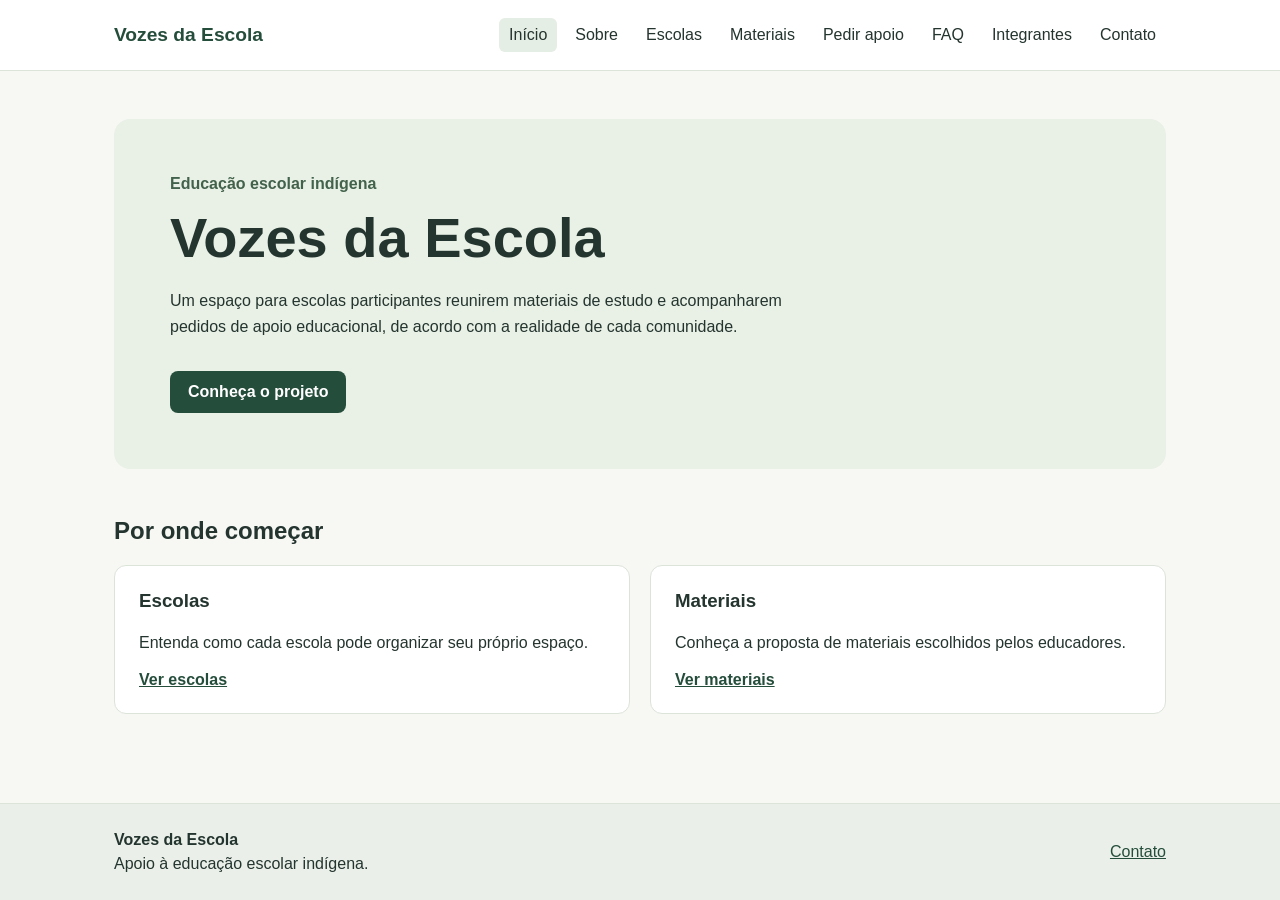
==== index.html @ fdf50207 "feat: cria registro demonstrativo de pedidos Co-authored-by: Victor0Henrique <Victor0Henrique@users." ====
<!doctype html>
<html lang="pt-BR">
<head>
    <meta charset="UTF-8">
    <meta name="viewport" content="width=device-width, initial-scale=1.0">
    <title>Início | Vozes da Escola</title>
    <link rel="stylesheet" href="css/style.css">
    <script src="js/script.js" defer></script>
</head>
<body>
    <header class="cabecalho">
        <nav class="navegacao" aria-label="Navegação principal">
            <a class="marca" href="index.html">Vozes da Escola</a>
            <div class="links-navegacao">
                <a href="index.html" aria-current="page">Início</a>
                <a href="paginas/sobre.html">Sobre</a>
                <a href="paginas/escolas.html">Escolas</a>
                <a href="paginas/materiais.html">Materiais</a>
                <a href="paginas/pedidos.html">Pedir apoio</a>
                <a href="paginas/faq.html">FAQ</a>
                <a href="paginas/integrantes.html">Integrantes</a>
                <a href="paginas/contato.html">Contato</a>
            </div>
        </nav>
    </header>
    <main>
        <section class="destaque-inicial" aria-labelledby="titulo-inicial">
            <p class="etiqueta">Educação escolar indígena</p>
            <h1 id="titulo-inicial">Vozes da Escola</h1>
            <p>Um espaço para escolas participantes reunirem materiais de estudo e acompanharem pedidos de apoio educacional, de acordo com a realidade de cada comunidade.</p>
            <a class="botao" href="paginas/sobre.html">Conheça o projeto</a>
        </section>

        <section class="caminhos-iniciais" aria-labelledby="titulo-caminhos">
            <h2 id="titulo-caminhos">Por onde começar</h2>
            <div class="cartoes-iniciais">
                <article>
                    <h3>Escolas</h3>
                    <p>Entenda como cada escola pode organizar seu próprio espaço.</p>
                    <a href="paginas/escolas.html">Ver escolas</a>
                </article>
                <article>
                    <h3>Materiais</h3>
                    <p>Conheça a proposta de materiais escolhidos pelos educadores.</p>
                    <a href="paginas/materiais.html">Ver materiais</a>
                </article>
            </div>
        </section>
    </main>
    <footer class="rodape">
        <div class="conteudo-rodape">
            <p><strong>Vozes da Escola</strong><br>Apoio à educação escolar indígena.</p>
            <a href="paginas/contato.html">Contato</a>
        </div>
    </footer>
</body>
</html>
---- css/style.css ----
/* estilos do projeto */
* {
    box-sizing: border-box;
}

body {
    margin: 0;
    min-height: 100vh;
    display: flex;
    flex-direction: column;
    font-family: Arial, sans-serif;
    color: #24342f;
    background: #f7f8f4;
}

.cabecalho {
    background: #fff;
    border-bottom: 1px solid #dce3d9;
}

.navegacao {
    max-width: 1100px;
    margin: 0 auto;
    padding: 18px 24px;
    display: flex;
    align-items: center;
    justify-content: space-between;
    gap: 24px;
}

.marca {
    color: #254d3b;
    font-size: 1.2rem;
    font-weight: 700;
    text-decoration: none;
    white-space: nowrap;
}

.links-navegacao {
    display: flex;
    flex-wrap: wrap;
    gap: 8px;
}

.links-navegacao a {
    padding: 8px 10px;
    border-radius: 6px;
    color: #24342f;
    text-decoration: none;
}

.links-navegacao a:hover,
.links-navegacao a:focus-visible,
.links-navegacao a[aria-current="page"] {
    background: #e5eee4;
}

main {
    max-width: 1100px;
    width: 100%;
    flex: 1;
    margin: 0 auto;
    padding: 48px 24px;
}

.destaque-inicial {
    padding: 56px;
    border-radius: 16px;
    background: #e9f1e6;
}

.etiqueta {
    margin: 0 0 12px;
    color: #42624c;
    font-weight: 700;
}

.destaque-inicial h1 {
    margin: 0 0 18px;
    font-size: clamp(2.2rem, 5vw, 3.5rem);
}

.destaque-inicial > p:not(.etiqueta) {
    max-width: 650px;
    line-height: 1.6;
}

.botao {
    display: inline-block;
    margin-top: 16px;
    padding: 12px 18px;
    border-radius: 8px;
    color: #fff;
    background: #254d3b;
    text-decoration: none;
    font-weight: 700;
}

.botao:hover,
.botao:focus-visible {
    background: #193b2b;
}

.caminhos-iniciais {
    margin-top: 48px;
}

.cartoes-iniciais {
    display: grid;
    grid-template-columns: repeat(2, minmax(0, 1fr));
    gap: 20px;
}

.cartoes-iniciais article {
    padding: 24px;
    border: 1px solid #dce3d9;
    border-radius: 12px;
    background: #fff;
}

.cartoes-iniciais h3 {
    margin-top: 0;
}

.cartoes-iniciais p {
    line-height: 1.5;
}

.cartoes-iniciais a {
    color: #254d3b;
    font-weight: 700;
}

.apresentacao-pagina {
    padding: 40px;
    border-radius: 16px;
    background: #e9f1e6;
}

.apresentacao-pagina h1 {
    margin: 0 0 16px;
    font-size: clamp(2rem, 4vw, 3rem);
}

.apresentacao-pagina p,
.secao-texto p {
    max-width: 760px;
    line-height: 1.65;
}

.secao-texto {
    padding: 28px 0;
    border-bottom: 1px solid #dce3d9;
}

.secao-texto h2 {
    margin-bottom: 12px;
}

.secao-escolas {
    margin-top: 48px;
}

.cartoes-escolas {
    display: grid;
    grid-template-columns: repeat(3, minmax(0, 1fr));
    gap: 20px;
}

.cartoes-escolas article {
    padding: 24px;
    border: 1px solid #dce3d9;
    border-radius: 12px;
    background: #fff;
}

.cartoes-escolas h3 {
    margin-top: 0;
}

.cartoes-escolas p {
    line-height: 1.5;
}

.secao-texto a {
    color: #254d3b;
    font-weight: 700;
}

.secao-materiais {
    margin-top: 48px;
}

.lista-materiais {
    display: grid;
    grid-template-columns: repeat(2, minmax(0, 1fr));
    align-items: start;
    gap: 20px;
}

.material {
    padding: 24px;
    border: 1px solid #dce3d9;
    border-radius: 12px;
    background: #fff;
    line-height: 1.5;
}

.material h3 {
    margin: 0 0 12px;
}

.categoria-material {
    margin: 0 0 8px;
    color: #42624c;
    font-size: 0.9rem;
    font-weight: 700;
}

.material details {
    margin-top: 20px;
    padding-top: 16px;
    border-top: 1px solid #dce3d9;
}

.material summary {
    color: #254d3b;
    cursor: pointer;
    font-weight: 700;
}

.material ol {
    padding-left: 22px;
}

.perguntas {
    max-width: 800px;
    margin-top: 40px;
}

.perguntas details {
    margin-bottom: 12px;
    padding: 20px 24px;
    border: 1px solid #dce3d9;
    border-radius: 10px;
    background: #fff;
}

.perguntas summary {
    color: #254d3b;
    cursor: pointer;
    font-weight: 700;
}

.perguntas p {
    margin-bottom: 0;
    line-height: 1.6;
}

.formulario-pedido {
    max-width: 680px;
    margin-top: 40px;
    padding: 28px;
    border: 1px solid #dce3d9;
    border-radius: 12px;
    background: #fff;
}

.formulario-pedido label {
    display: block;
    margin: 20px 0 8px;
    font-weight: 700;
}

.formulario-pedido label:first-child {
    margin-top: 0;
}

.formulario-pedido select,
.formulario-pedido textarea {
    width: 100%;
    padding: 12px;
    border: 1px solid #aab9ad;
    border-radius: 6px;
    font: inherit;
}

.ajuda-campo {
    color: #52645a;
    font-size: 0.9rem;
}

.formulario-pedido .botao {
    border: 0;
    cursor: pointer;
    font: inherit;
    font-weight: 700;
}

#resposta-pedido {
    line-height: 1.5;
}

.rodape {
    background: #eaf0e9;
    border-top: 1px solid #dce3d9;
}

.conteudo-rodape {
    max-width: 1100px;
    margin: 0 auto;
    padding: 24px;
    display: flex;
    align-items: center;
    justify-content: space-between;
    gap: 16px;
}

.conteudo-rodape p {
    margin: 0;
    line-height: 1.5;
}

.conteudo-rodape a {
    color: #254d3b;
}

@media (max-width: 760px) {
    .navegacao {
        align-items: flex-start;
        flex-direction: column;
    }

    .links-navegacao {
        gap: 4px;
    }

    .conteudo-rodape {
        align-items: flex-start;
        flex-direction: column;
    }

    .destaque-inicial {
        padding: 32px 24px;
    }

    .apresentacao-pagina {
        padding: 32px 24px;
    }

    .cartoes-iniciais {
        grid-template-columns: 1fr;
    }

    .cartoes-escolas {
        grid-template-columns: 1fr;
    }

    .lista-materiais {
        grid-template-columns: 1fr;
    }
}
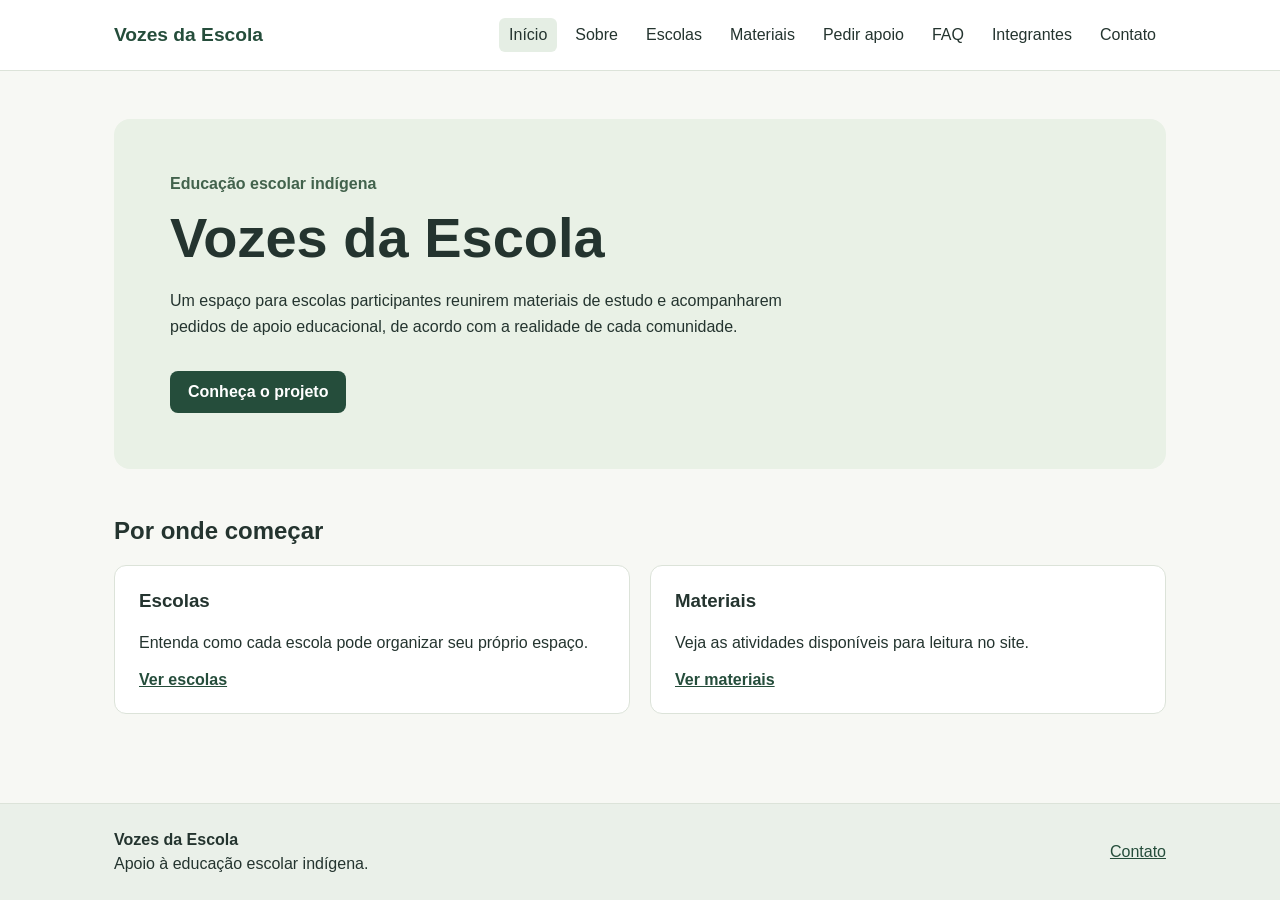
==== commit fe09dd02: "feat: mostra pedidos recebidos e simplifica textos do site Co-authored-by: Victor0Henrique <Victor0H" ====
--- a/index.html
+++ b/index.html
@@ -41,7 +41,7 @@
                 </article>
                 <article>
                     <h3>Materiais</h3>
-                    <p>Conheça a proposta de materiais escolhidos pelos educadores.</p>
+                    <p>Veja as atividades disponíveis para leitura no site.</p>
                     <a href="paginas/materiais.html">Ver materiais</a>
                 </article>
             </div>
--- a/css/style.css
+++ b/css/style.css
@@ -277,6 +277,7 @@
 }
 
 .formulario-pedido select,
+.formulario-pedido input,
 .formulario-pedido textarea {
     width: 100%;
     padding: 12px;
@@ -301,6 +302,76 @@
     line-height: 1.5;
 }
 
+.consulta-pedido {
+    max-width: 680px;
+    margin-top: 48px;
+}
+
+.consulta-pedido .formulario-pedido {
+    margin-top: 20px;
+}
+
+.dados-pedido {
+    padding: 24px;
+    border: 1px solid #dce3d9;
+    border-radius: 12px;
+    background: #fff;
+}
+
+.dados-pedido[hidden] {
+    display: none;
+}
+
+.dados-pedido dt {
+    font-weight: 700;
+}
+
+.dados-pedido dd {
+    margin: 4px 0 18px;
+    overflow-wrap: anywhere;
+}
+
+.dados-pedido dd:last-child {
+    margin-bottom: 0;
+}
+
+.link-equipe {
+    margin-top: 32px;
+}
+
+.link-equipe a {
+    color: #254d3b;
+    font-weight: 700;
+}
+
+.secao-pedidos-equipe {
+    margin-top: 40px;
+}
+
+.lista-pedidos {
+    max-width: 800px;
+    margin: 24px 0 0;
+    padding: 0;
+    list-style: none;
+}
+
+.lista-pedidos li {
+    margin-bottom: 16px;
+    padding: 24px;
+    border: 1px solid #dce3d9;
+    border-radius: 12px;
+    background: #fff;
+    overflow-wrap: anywhere;
+}
+
+.lista-pedidos h3 {
+    margin-top: 0;
+}
+
+.lista-pedidos p:last-child {
+    margin-bottom: 0;
+}
+
 .rodape {
     background: #eaf0e9;
     border-top: 1px solid #dce3d9;
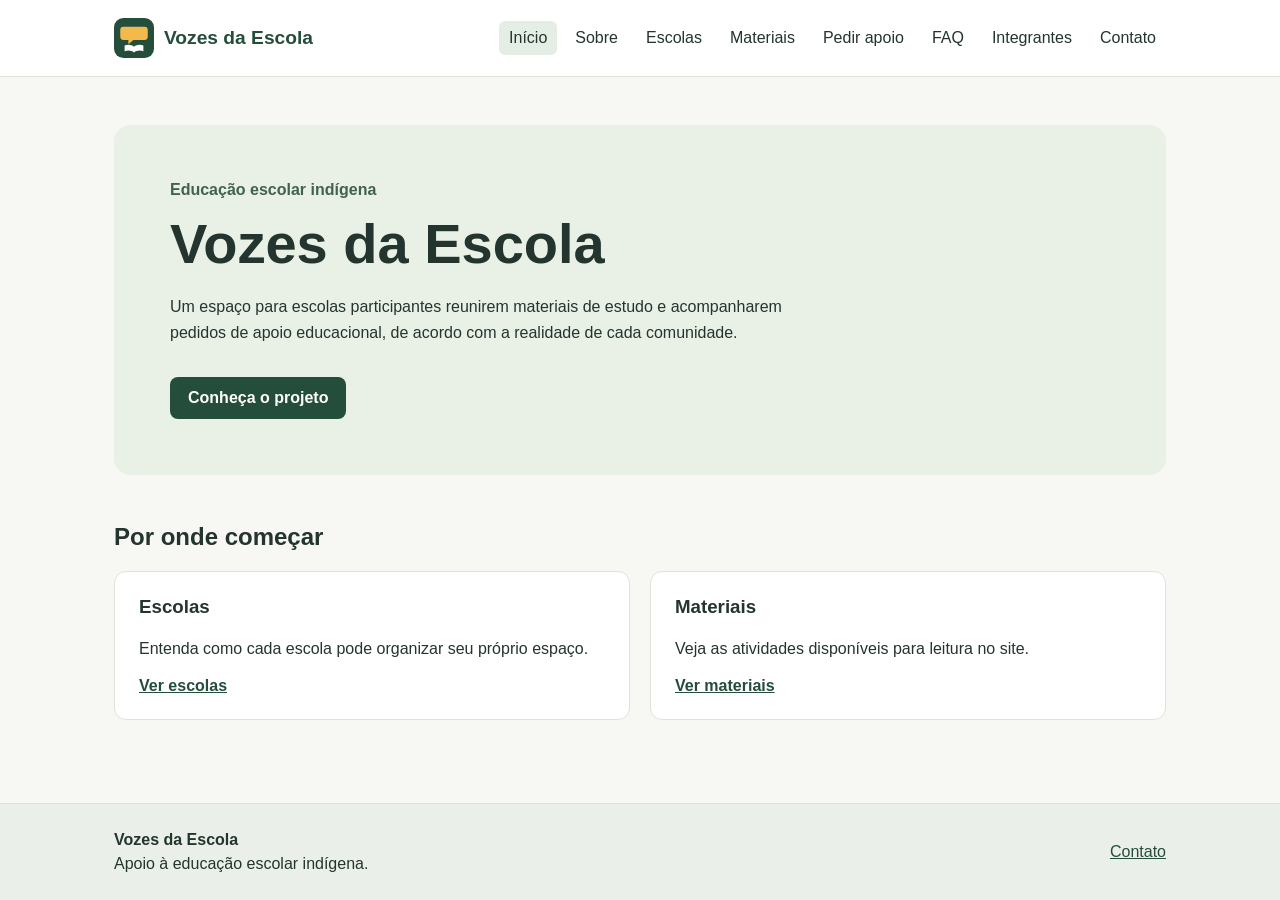
==== commit 7bb465fd: "feat: adiciona simbolo do Vozes da Escola Co-authored-by: Victor0Henrique <Victor0Henrique@users.nor" ====
--- a/index.html
+++ b/index.html
@@ -4,14 +4,16 @@
     <meta charset="UTF-8">
     <meta name="viewport" content="width=device-width, initial-scale=1.0">
     <title>Início | Vozes da Escola</title>
+    <link rel="icon" href="assets/icons/voz-escola.svg" type="image/svg+xml">
     <link rel="stylesheet" href="css/style.css">
     <script src="js/script.js" defer></script>
 </head>
 <body>
     <header class="cabecalho">
         <nav class="navegacao" aria-label="Navegação principal">
-            <a class="marca" href="index.html">Vozes da Escola</a>
-            <div class="links-navegacao">
+            <a class="marca" href="index.html"><img src="assets/icons/voz-escola.svg" alt="" width="40" height="40">Vozes da Escola</a>
+            <button class="menu-toggle" type="button" aria-controls="links-navegacao" aria-expanded="false"><span aria-hidden="true">☰</span> Menu</button>
+            <div id="links-navegacao" class="links-navegacao">
                 <a href="index.html" aria-current="page">Início</a>
                 <a href="paginas/sobre.html">Sobre</a>
                 <a href="paginas/escolas.html">Escolas</a>
--- a/css/style.css
+++ b/css/style.css
@@ -29,11 +29,36 @@
 }
 
 .marca {
+    display: inline-flex;
+    align-items: center;
+    gap: 10px;
     color: #254d3b;
     font-size: 1.2rem;
     font-weight: 700;
     text-decoration: none;
     white-space: nowrap;
+}
+
+.marca img {
+    flex: none;
+}
+
+.menu-toggle {
+    display: none;
+    align-items: center;
+    gap: 8px;
+    padding: 8px 12px;
+    border: 1px solid #aab9ad;
+    border-radius: 6px;
+    color: #24342f;
+    background: #fff;
+    font: inherit;
+    cursor: pointer;
+}
+
+.menu-toggle:focus-visible {
+    outline: 2px solid #254d3b;
+    outline-offset: 2px;
 }
 
 .links-navegacao {
@@ -372,6 +397,85 @@
     margin-bottom: 0;
 }
 
+.secao-contato {
+    margin-top: 48px;
+}
+
+.opcoes-contato {
+    display: grid;
+    grid-template-columns: repeat(3, minmax(0, 1fr));
+    gap: 20px;
+}
+
+.opcoes-contato article {
+    padding: 24px;
+    border: 1px solid #dce3d9;
+    border-radius: 12px;
+    background: #fff;
+}
+
+.opcoes-contato h3 {
+    margin-top: 0;
+}
+
+.opcoes-contato p {
+    line-height: 1.5;
+}
+
+.opcoes-contato a {
+    color: #254d3b;
+    font-weight: 700;
+}
+
+.secao-integrantes {
+    margin-top: 48px;
+}
+
+.lista-integrantes {
+    display: grid;
+    grid-template-columns: repeat(2, minmax(0, 1fr));
+    gap: 20px;
+    padding: 0;
+    list-style: none;
+}
+
+.lista-integrantes li {
+    display: flex;
+    align-items: center;
+    gap: 20px;
+    padding: 24px;
+    border: 1px solid #dce3d9;
+    border-radius: 12px;
+    background: #fff;
+}
+
+.foto-integrante {
+    flex: none;
+    object-fit: cover;
+    border-radius: 12px;
+}
+
+.lista-integrantes h3 {
+    margin: 0 0 16px;
+}
+
+.links-integrantes {
+    display: flex;
+    gap: 10px;
+}
+
+.links-integrantes a {
+    display: inline-flex;
+    padding: 8px;
+    border: 1px solid #dce3d9;
+    border-radius: 8px;
+}
+
+.links-integrantes a:hover,
+.links-integrantes a:focus-visible {
+    background: #e5eee4;
+}
+
 .rodape {
     background: #eaf0e9;
     border-top: 1px solid #dce3d9;
@@ -398,12 +502,22 @@
 
 @media (max-width: 760px) {
     .navegacao {
-        align-items: flex-start;
+        flex-wrap: wrap;
+    }
+
+    .menu-toggle {
+        display: inline-flex;
+    }
+
+    .links-navegacao {
+        display: none;
+        width: 100%;
         flex-direction: column;
-    }
-
-    .links-navegacao {
         gap: 4px;
+    }
+
+    .navegacao.menu-aberto .links-navegacao {
+        display: flex;
     }
 
     .conteudo-rodape {
@@ -430,4 +544,34 @@
     .lista-materiais {
         grid-template-columns: 1fr;
     }
-}
+
+    .opcoes-contato {
+        grid-template-columns: 1fr;
+    }
+
+    .lista-integrantes {
+        grid-template-columns: 1fr;
+    }
+}
+
+@media (max-width: 430px) {
+    .navegacao {
+        gap: 12px;
+        padding: 16px;
+    }
+
+    .marca {
+        gap: 8px;
+        font-size: 1rem;
+    }
+
+    .marca img {
+        width: 34px;
+        height: 34px;
+    }
+
+    .lista-integrantes li {
+        align-items: flex-start;
+        flex-direction: column;
+    }
+}
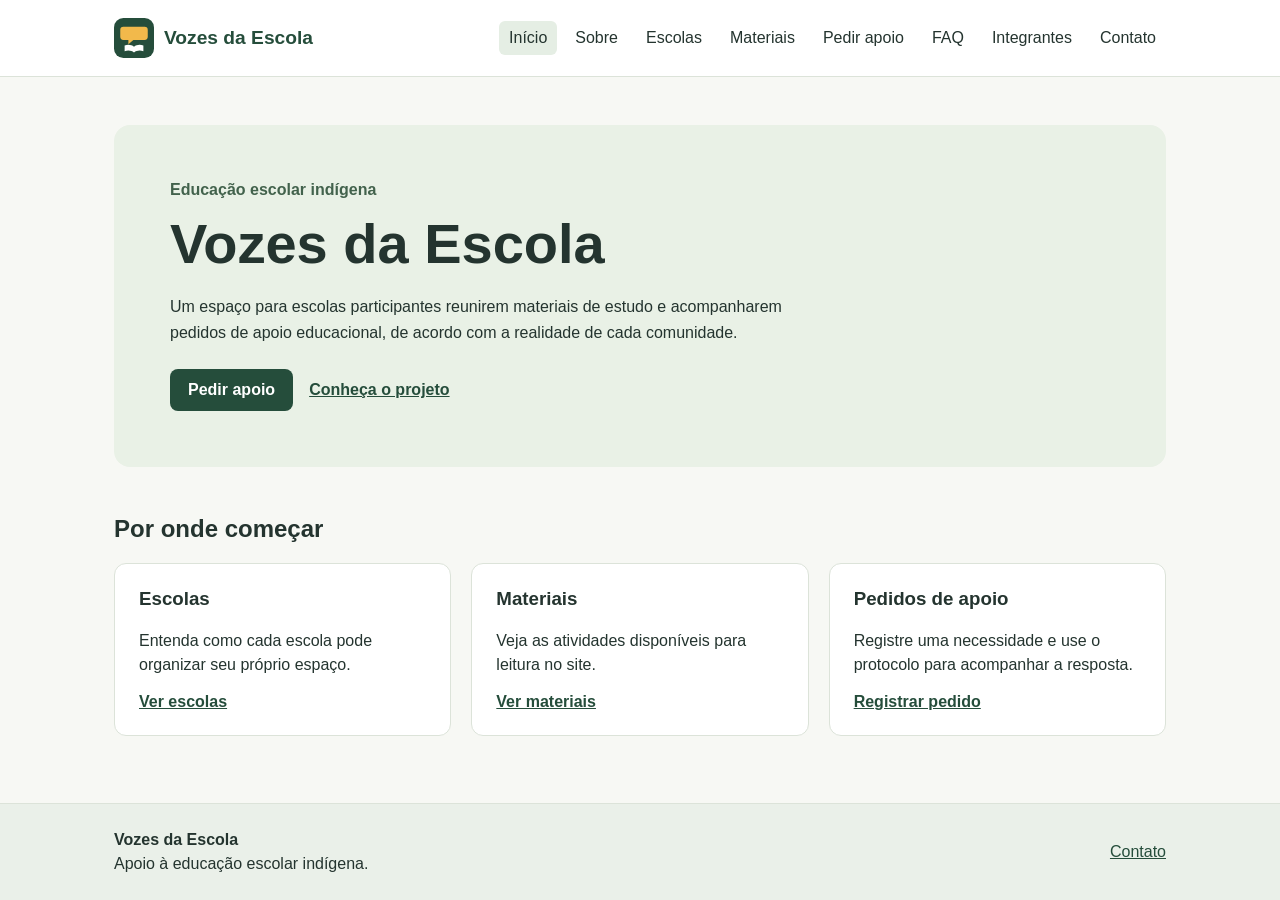
==== commit cf02f778: "feat: destaca pedidos de apoio na pagina inicial Co-authored-by: Victor0Henrique <Victor0Henrique@us" ====
--- a/index.html
+++ b/index.html
@@ -30,7 +30,10 @@
             <p class="etiqueta">Educação escolar indígena</p>
             <h1 id="titulo-inicial">Vozes da Escola</h1>
             <p>Um espaço para escolas participantes reunirem materiais de estudo e acompanharem pedidos de apoio educacional, de acordo com a realidade de cada comunidade.</p>
-            <a class="botao" href="paginas/sobre.html">Conheça o projeto</a>
+            <div class="acoes-destaque">
+                <a class="botao" href="paginas/pedidos.html">Pedir apoio</a>
+                <a class="link-destaque" href="paginas/sobre.html">Conheça o projeto</a>
+            </div>
         </section>
 
         <section class="caminhos-iniciais" aria-labelledby="titulo-caminhos">
@@ -46,6 +49,11 @@
                     <p>Veja as atividades disponíveis para leitura no site.</p>
                     <a href="paginas/materiais.html">Ver materiais</a>
                 </article>
+                <article>
+                    <h3>Pedidos de apoio</h3>
+                    <p>Registre uma necessidade e use o protocolo para acompanhar a resposta.</p>
+                    <a href="paginas/pedidos.html">Registrar pedido</a>
+                </article>
             </div>
         </section>
     </main>
--- a/css/style.css
+++ b/css/style.css
@@ -126,13 +126,30 @@
     background: #193b2b;
 }
 
+.acoes-destaque {
+    display: flex;
+    align-items: center;
+    flex-wrap: wrap;
+    gap: 16px;
+    margin-top: 24px;
+}
+
+.acoes-destaque .botao {
+    margin-top: 0;
+}
+
+.link-destaque {
+    color: #254d3b;
+    font-weight: 700;
+}
+
 .caminhos-iniciais {
     margin-top: 48px;
 }
 
 .cartoes-iniciais {
     display: grid;
-    grid-template-columns: repeat(2, minmax(0, 1fr));
+    grid-template-columns: repeat(3, minmax(0, 1fr));
     gap: 20px;
 }
 
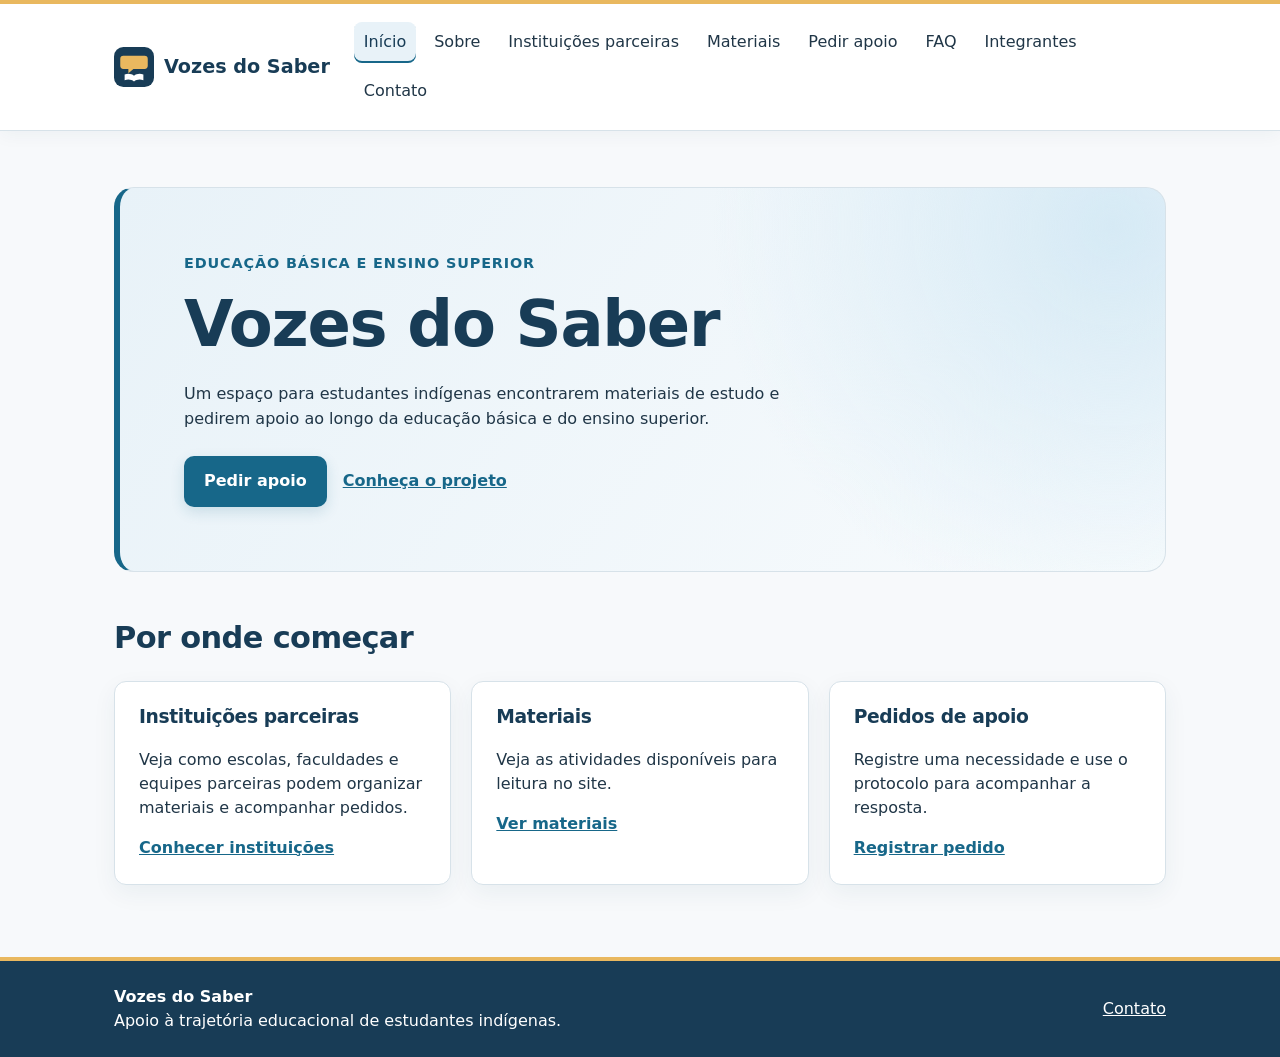
==== commit 628f0426: "Amplia proposta para educação básica e ensino superior Atualiza o nome para Vozes do Saber, os texto" ====
--- a/index.html
+++ b/index.html
@@ -3,20 +3,21 @@
 <head>
     <meta charset="UTF-8">
     <meta name="viewport" content="width=device-width, initial-scale=1.0">
-    <title>Início | Vozes da Escola</title>
-    <link rel="icon" href="assets/icons/voz-escola.svg" type="image/svg+xml">
+    <title>Início | Vozes do Saber</title>
+    <link rel="icon" href="assets/icons/voz-saber.svg" type="image/svg+xml">
     <link rel="stylesheet" href="css/style.css">
     <script src="js/script.js" defer></script>
 </head>
 <body>
+    <a class="pular-conteudo" href="#conteudo-principal">Pular para o conteúdo</a>
     <header class="cabecalho">
         <nav class="navegacao" aria-label="Navegação principal">
-            <a class="marca" href="index.html"><img src="assets/icons/voz-escola.svg" alt="" width="40" height="40">Vozes da Escola</a>
+            <a class="marca" href="index.html"><img src="assets/icons/voz-saber.svg" alt="" width="40" height="40">Vozes do Saber</a>
             <button class="menu-toggle" type="button" aria-controls="links-navegacao" aria-expanded="false"><span aria-hidden="true">☰</span> Menu</button>
             <div id="links-navegacao" class="links-navegacao">
                 <a href="index.html" aria-current="page">Início</a>
                 <a href="paginas/sobre.html">Sobre</a>
-                <a href="paginas/escolas.html">Escolas</a>
+                <a href="paginas/instituicoes.html">Instituições parceiras</a>
                 <a href="paginas/materiais.html">Materiais</a>
                 <a href="paginas/pedidos.html">Pedir apoio</a>
                 <a href="paginas/faq.html">FAQ</a>
@@ -25,11 +26,11 @@
             </div>
         </nav>
     </header>
-    <main>
+    <main id="conteudo-principal" tabindex="-1">
         <section class="destaque-inicial" aria-labelledby="titulo-inicial">
-            <p class="etiqueta">Educação escolar indígena</p>
-            <h1 id="titulo-inicial">Vozes da Escola</h1>
-            <p>Um espaço para escolas participantes reunirem materiais de estudo e acompanharem pedidos de apoio educacional, de acordo com a realidade de cada comunidade.</p>
+            <p class="etiqueta">Educação básica e ensino superior</p>
+            <h1 id="titulo-inicial">Vozes do Saber</h1>
+            <p>Um espaço para estudantes indígenas encontrarem materiais de estudo e pedirem apoio ao longo da educação básica e do ensino superior.</p>
             <div class="acoes-destaque">
                 <a class="botao" href="paginas/pedidos.html">Pedir apoio</a>
                 <a class="link-destaque" href="paginas/sobre.html">Conheça o projeto</a>
@@ -40,9 +41,9 @@
             <h2 id="titulo-caminhos">Por onde começar</h2>
             <div class="cartoes-iniciais">
                 <article>
-                    <h3>Escolas</h3>
-                    <p>Entenda como cada escola pode organizar seu próprio espaço.</p>
-                    <a href="paginas/escolas.html">Ver escolas</a>
+                    <h3>Instituições parceiras</h3>
+                    <p>Veja como escolas, faculdades e equipes parceiras podem organizar materiais e acompanhar pedidos.</p>
+                    <a href="paginas/instituicoes.html">Conhecer instituições</a>
                 </article>
                 <article>
                     <h3>Materiais</h3>
@@ -59,7 +60,7 @@
     </main>
     <footer class="rodape">
         <div class="conteudo-rodape">
-            <p><strong>Vozes da Escola</strong><br>Apoio à educação escolar indígena.</p>
+            <p><strong>Vozes do Saber</strong><br>Apoio à trajetória educacional de estudantes indígenas.</p>
             <a href="paginas/contato.html">Contato</a>
         </div>
     </footer>
--- a/css/style.css
+++ b/css/style.css
@@ -1,4 +1,16 @@
 /* estilos do projeto */
+:root {
+    --azul-escuro: #183c56;
+    --azul: #176789;
+    --azul-hover: #0f536f;
+    --texto: #203647;
+    --texto-suave: #526875;
+    --fundo: #f7f9fb;
+    --azul-claro: #e8f2f8;
+    --linha: #d7e2e9;
+    --amarelo: #e9b85f;
+}
+
 * {
     box-sizing: border-box;
 }
@@ -8,14 +20,48 @@
     min-height: 100vh;
     display: flex;
     flex-direction: column;
-    font-family: Arial, sans-serif;
-    color: #24342f;
-    background: #f7f8f4;
+    font-family: system-ui, "Segoe UI", Arial, sans-serif;
+    line-height: 1.55;
+    color: var(--texto);
+    background: var(--fundo);
+}
+
+h1, h2, h3 {
+    color: var(--azul-escuro);
+    line-height: 1.2;
+    letter-spacing: -0.02em;
+}
+
+h2 {
+    font-size: clamp(1.45rem, 3vw, 1.9rem);
+}
+
+:where(a, button, input, select, textarea, summary):focus-visible {
+    outline: 3px solid #965400;
+    outline-offset: 3px;
+}
+
+.pular-conteudo {
+    position: absolute;
+    top: -100px;
+    left: 24px;
+    z-index: 10;
+    padding: 10px 14px;
+    border-radius: 6px;
+    color: var(--texto);
+    background: #fff;
+    font-weight: 700;
+}
+
+.pular-conteudo:focus {
+    top: 12px;
 }
 
 .cabecalho {
     background: #fff;
-    border-bottom: 1px solid #dce3d9;
+    border-top: 4px solid var(--amarelo);
+    border-bottom: 1px solid var(--linha);
+    box-shadow: 0 3px 18px rgba(24, 60, 86, 0.05);
 }
 
 .navegacao {
@@ -32,7 +78,7 @@
     display: inline-flex;
     align-items: center;
     gap: 10px;
-    color: #254d3b;
+    color: var(--azul-escuro);
     font-size: 1.2rem;
     font-weight: 700;
     text-decoration: none;
@@ -48,17 +94,17 @@
     align-items: center;
     gap: 8px;
     padding: 8px 12px;
-    border: 1px solid #aab9ad;
+    border: 1px solid #a7bbc8;
     border-radius: 6px;
-    color: #24342f;
+    color: var(--texto);
     background: #fff;
     font: inherit;
     cursor: pointer;
 }
 
 .menu-toggle:focus-visible {
-    outline: 2px solid #254d3b;
-    outline-offset: 2px;
+    outline: 3px solid #965400;
+    outline-offset: 3px;
 }
 
 .links-navegacao {
@@ -69,15 +115,20 @@
 
 .links-navegacao a {
     padding: 8px 10px;
-    border-radius: 6px;
-    color: #24342f;
+    border-radius: 8px;
+    color: var(--texto);
     text-decoration: none;
 }
 
 .links-navegacao a:hover,
 .links-navegacao a:focus-visible,
 .links-navegacao a[aria-current="page"] {
-    background: #e5eee4;
+    background: var(--azul-claro);
+    color: var(--azul-escuro);
+}
+
+.links-navegacao a[aria-current="page"] {
+    box-shadow: inset 0 -2px var(--azul);
 }
 
 main {
@@ -85,24 +136,29 @@
     width: 100%;
     flex: 1;
     margin: 0 auto;
-    padding: 48px 24px;
+    padding: 56px 24px 72px;
 }
 
 .destaque-inicial {
-    padding: 56px;
-    border-radius: 16px;
-    background: #e9f1e6;
+    padding: 64px;
+    border: 1px solid var(--linha);
+    border-left: 6px solid var(--azul);
+    border-radius: 20px;
+    background: radial-gradient(circle at 95% 10%, #d6eaf5, transparent 38%), linear-gradient(125deg, var(--azul-claro), #f8fbfd);
 }
 
 .etiqueta {
     margin: 0 0 12px;
-    color: #42624c;
-    font-weight: 700;
+    color: var(--azul);
+    font-size: 0.9rem;
+    font-weight: 700;
+    letter-spacing: 0.06em;
+    text-transform: uppercase;
 }
 
 .destaque-inicial h1 {
     margin: 0 0 18px;
-    font-size: clamp(2.2rem, 5vw, 3.5rem);
+    font-size: clamp(2.4rem, 5vw, 4rem);
 }
 
 .destaque-inicial > p:not(.etiqueta) {
@@ -113,17 +169,18 @@
 .botao {
     display: inline-block;
     margin-top: 16px;
-    padding: 12px 18px;
-    border-radius: 8px;
+    padding: 13px 20px;
+    border-radius: 10px;
     color: #fff;
-    background: #254d3b;
+    background: var(--azul);
     text-decoration: none;
     font-weight: 700;
+    box-shadow: 0 5px 14px rgba(23, 103, 137, 0.16);
 }
 
 .botao:hover,
 .botao:focus-visible {
-    background: #193b2b;
+    background: var(--azul-hover);
 }
 
 .acoes-destaque {
@@ -139,7 +196,7 @@
 }
 
 .link-destaque {
-    color: #254d3b;
+    color: var(--azul);
     font-weight: 700;
 }
 
@@ -155,7 +212,7 @@
 
 .cartoes-iniciais article {
     padding: 24px;
-    border: 1px solid #dce3d9;
+    border: 1px solid var(--linha);
     border-radius: 12px;
     background: #fff;
 }
@@ -169,14 +226,16 @@
 }
 
 .cartoes-iniciais a {
-    color: #254d3b;
+    color: var(--azul);
     font-weight: 700;
 }
 
 .apresentacao-pagina {
-    padding: 40px;
-    border-radius: 16px;
-    background: #e9f1e6;
+    padding: 48px;
+    border: 1px solid var(--linha);
+    border-left: 5px solid var(--azul);
+    border-radius: 20px;
+    background: linear-gradient(125deg, var(--azul-claro), #f8fbfd);
 }
 
 .apresentacao-pagina h1 {
@@ -192,7 +251,7 @@
 
 .secao-texto {
     padding: 28px 0;
-    border-bottom: 1px solid #dce3d9;
+    border-bottom: 1px solid var(--linha);
 }
 
 .secao-texto h2 {
@@ -211,7 +270,7 @@
 
 .cartoes-escolas article {
     padding: 24px;
-    border: 1px solid #dce3d9;
+    border: 1px solid var(--linha);
     border-radius: 12px;
     background: #fff;
 }
@@ -225,7 +284,7 @@
 }
 
 .secao-texto a {
-    color: #254d3b;
+    color: var(--azul);
     font-weight: 700;
 }
 
@@ -242,7 +301,7 @@
 
 .material {
     padding: 24px;
-    border: 1px solid #dce3d9;
+    border: 1px solid var(--linha);
     border-radius: 12px;
     background: #fff;
     line-height: 1.5;
@@ -254,7 +313,7 @@
 
 .categoria-material {
     margin: 0 0 8px;
-    color: #42624c;
+    color: #385d74;
     font-size: 0.9rem;
     font-weight: 700;
 }
@@ -262,11 +321,11 @@
 .material details {
     margin-top: 20px;
     padding-top: 16px;
-    border-top: 1px solid #dce3d9;
+    border-top: 1px solid var(--linha);
 }
 
 .material summary {
-    color: #254d3b;
+    color: var(--azul);
     cursor: pointer;
     font-weight: 700;
 }
@@ -283,13 +342,13 @@
 .perguntas details {
     margin-bottom: 12px;
     padding: 20px 24px;
-    border: 1px solid #dce3d9;
+    border: 1px solid var(--linha);
     border-radius: 10px;
     background: #fff;
 }
 
 .perguntas summary {
-    color: #254d3b;
+    color: var(--azul);
     cursor: pointer;
     font-weight: 700;
 }
@@ -303,7 +362,7 @@
     max-width: 680px;
     margin-top: 40px;
     padding: 28px;
-    border: 1px solid #dce3d9;
+    border: 1px solid var(--linha);
     border-radius: 12px;
     background: #fff;
 }
@@ -323,13 +382,19 @@
 .formulario-pedido textarea {
     width: 100%;
     padding: 12px;
-    border: 1px solid #aab9ad;
+    border: 1px solid #a7bbc8;
     border-radius: 6px;
     font: inherit;
 }
 
+.formulario-pedido select:focus,
+.formulario-pedido input:focus,
+.formulario-pedido textarea:focus {
+    border-color: var(--azul);
+}
+
 .ajuda-campo {
-    color: #52645a;
+    color: var(--texto-suave);
     font-size: 0.9rem;
 }
 
@@ -355,7 +420,7 @@
 
 .dados-pedido {
     padding: 24px;
-    border: 1px solid #dce3d9;
+    border: 1px solid var(--linha);
     border-radius: 12px;
     background: #fff;
 }
@@ -377,12 +442,36 @@
     margin-bottom: 0;
 }
 
+.status-pedido {
+    display: inline-block;
+    padding: 6px 10px;
+    border-radius: 999px;
+    background: #edf4f8;
+    color: var(--azul);
+    font-weight: 700;
+}
+
+.status-pedido[data-status="Recebido"] {
+    background: #fff3d8;
+    color: #654800;
+}
+
+.status-pedido[data-status="Em análise"] {
+    background: #e3eef7;
+    color: #234c70;
+}
+
+.status-pedido[data-status="Concluído"] {
+    background: #dcefe3;
+    color: #1d5736;
+}
+
 .link-equipe {
     margin-top: 32px;
 }
 
 .link-equipe a {
-    color: #254d3b;
+    color: var(--azul);
     font-weight: 700;
 }
 
@@ -400,7 +489,7 @@
 .lista-pedidos li {
     margin-bottom: 16px;
     padding: 24px;
-    border: 1px solid #dce3d9;
+    border: 1px solid var(--linha);
     border-radius: 12px;
     background: #fff;
     overflow-wrap: anywhere;
@@ -426,7 +515,7 @@
 
 .opcoes-contato article {
     padding: 24px;
-    border: 1px solid #dce3d9;
+    border: 1px solid var(--linha);
     border-radius: 12px;
     background: #fff;
 }
@@ -440,7 +529,7 @@
 }
 
 .opcoes-contato a {
-    color: #254d3b;
+    color: var(--azul);
     font-weight: 700;
 }
 
@@ -461,7 +550,7 @@
     align-items: center;
     gap: 20px;
     padding: 24px;
-    border: 1px solid #dce3d9;
+    border: 1px solid var(--linha);
     border-radius: 12px;
     background: #fff;
 }
@@ -469,7 +558,8 @@
 .foto-integrante {
     flex: none;
     object-fit: cover;
-    border-radius: 12px;
+    border: 3px solid var(--azul-claro);
+    border-radius: 50%;
 }
 
 .lista-integrantes h3 {
@@ -484,18 +574,36 @@
 .links-integrantes a {
     display: inline-flex;
     padding: 8px;
-    border: 1px solid #dce3d9;
+    border: 1px solid var(--linha);
     border-radius: 8px;
 }
 
 .links-integrantes a:hover,
 .links-integrantes a:focus-visible {
-    background: #e5eee4;
+    background: var(--azul-claro);
+}
+
+.cartoes-iniciais article,
+.cartoes-escolas article,
+.material,
+.perguntas details,
+.formulario-pedido,
+.dados-pedido,
+.lista-pedidos li,
+.opcoes-contato article,
+.lista-integrantes li {
+    box-shadow: 0 8px 24px rgba(24, 60, 86, 0.06);
+}
+
+.perguntas details[open],
+.material details[open] {
+    border-color: #a9cadb;
 }
 
 .rodape {
-    background: #eaf0e9;
-    border-top: 1px solid #dce3d9;
+    color: #fff;
+    background: var(--azul-escuro);
+    border-top: 4px solid var(--amarelo);
 }
 
 .conteudo-rodape {
@@ -514,7 +622,7 @@
 }
 
 .conteudo-rodape a {
-    color: #254d3b;
+    color: #fff;
 }
 
 @media (max-width: 760px) {
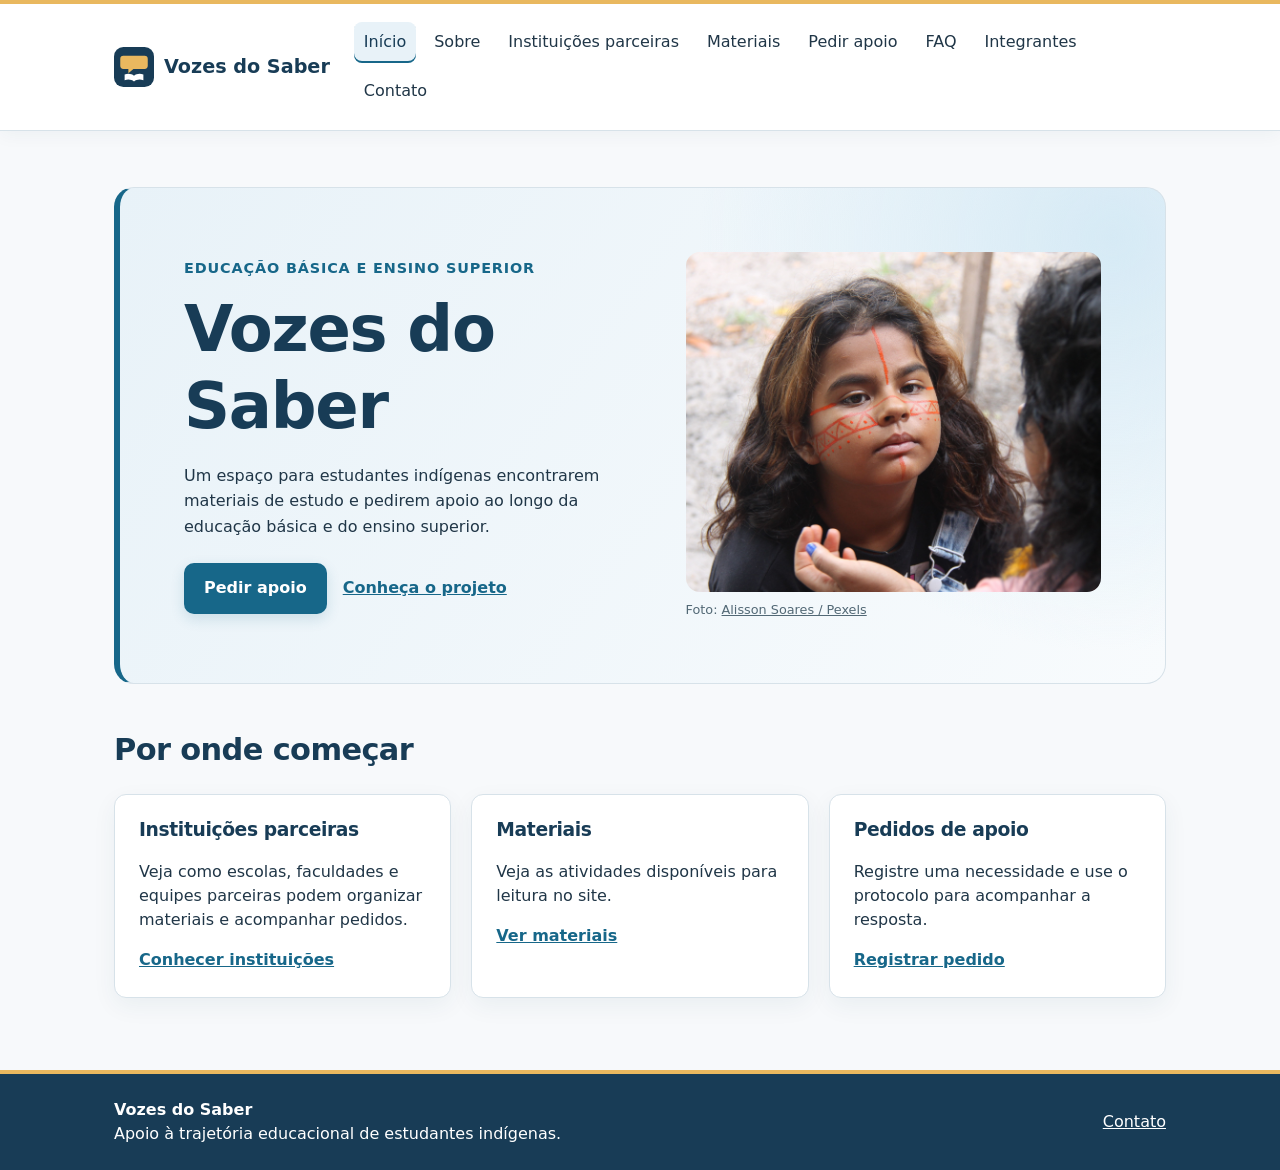
==== commit 44a6e953: "Adiciona foto à página de materiais Co-authored-by: Victor0Henrique <Victor0Henrique@users.noreply.g" ====
--- a/index.html
+++ b/index.html
@@ -28,13 +28,19 @@
     </header>
     <main id="conteudo-principal" tabindex="-1">
         <section class="destaque-inicial" aria-labelledby="titulo-inicial">
-            <p class="etiqueta">Educação básica e ensino superior</p>
-            <h1 id="titulo-inicial">Vozes do Saber</h1>
-            <p>Um espaço para estudantes indígenas encontrarem materiais de estudo e pedirem apoio ao longo da educação básica e do ensino superior.</p>
-            <div class="acoes-destaque">
-                <a class="botao" href="paginas/pedidos.html">Pedir apoio</a>
-                <a class="link-destaque" href="paginas/sobre.html">Conheça o projeto</a>
+            <div class="destaque-conteudo">
+                <p class="etiqueta">Educação básica e ensino superior</p>
+                <h1 id="titulo-inicial">Vozes do Saber</h1>
+                <p>Um espaço para estudantes indígenas encontrarem materiais de estudo e pedirem apoio ao longo da educação básica e do ensino superior.</p>
+                <div class="acoes-destaque">
+                    <a class="botao" href="paginas/pedidos.html">Pedir apoio</a>
+                    <a class="link-destaque" href="paginas/sobre.html">Conheça o projeto</a>
+                </div>
             </div>
+            <figure class="destaque-foto">
+                <img src="assets/imagens/meninai1.jpg" alt="Retrato de uma criança com pintura facial" width="4272" height="2848" decoding="async" fetchpriority="high">
+                <figcaption>Foto: <a href="https://www.pexels.com/pt-br/foto/menina-garota-moca-festival-14969148/">Alisson Soares / Pexels</a></figcaption>
+            </figure>
         </section>
 
         <section class="caminhos-iniciais" aria-labelledby="titulo-caminhos">
--- a/css/style.css
+++ b/css/style.css
@@ -140,6 +140,10 @@
 }
 
 .destaque-inicial {
+    display: grid;
+    grid-template-columns: minmax(0, 1fr) minmax(0, 0.9fr);
+    align-items: center;
+    gap: 40px;
     padding: 64px;
     border: 1px solid var(--linha);
     border-left: 6px solid var(--azul);
@@ -161,9 +165,33 @@
     font-size: clamp(2.4rem, 5vw, 4rem);
 }
 
-.destaque-inicial > p:not(.etiqueta) {
+.destaque-conteudo > p:not(.etiqueta) {
     max-width: 650px;
     line-height: 1.6;
+}
+
+.destaque-foto {
+    min-width: 0;
+    margin: 0;
+}
+
+.destaque-foto img {
+    display: block;
+    width: 100%;
+    height: 340px;
+    object-fit: cover;
+    object-position: center;
+    border-radius: 14px;
+}
+
+.destaque-foto figcaption {
+    margin-top: 8px;
+    color: var(--texto-suave);
+    font-size: 0.8rem;
+}
+
+.destaque-foto a {
+    color: inherit;
 }
 
 .botao {
@@ -247,6 +275,36 @@
 .secao-texto p {
     max-width: 760px;
     line-height: 1.65;
+}
+
+.apresentacao-materiais {
+    display: grid;
+    grid-template-columns: minmax(0, 1fr) 300px;
+    align-items: center;
+    gap: 32px;
+}
+
+.foto-materiais {
+    min-width: 0;
+    margin: 0;
+}
+
+.foto-materiais img {
+    display: block;
+    width: 100%;
+    height: 320px;
+    object-fit: cover;
+    border-radius: 12px;
+}
+
+.foto-materiais figcaption {
+    margin-top: 8px;
+    color: var(--texto-suave);
+    font-size: 0.8rem;
+}
+
+.foto-materiais a {
+    color: inherit;
 }
 
 .secao-texto {
@@ -651,11 +709,26 @@
     }
 
     .destaque-inicial {
+        grid-template-columns: 1fr;
+        gap: 24px;
         padding: 32px 24px;
+    }
+
+    .destaque-foto img {
+        height: 260px;
     }
 
     .apresentacao-pagina {
         padding: 32px 24px;
+    }
+
+    .apresentacao-materiais {
+        grid-template-columns: 1fr;
+        gap: 20px;
+    }
+
+    .foto-materiais {
+        max-width: 300px;
     }
 
     .cartoes-iniciais {
